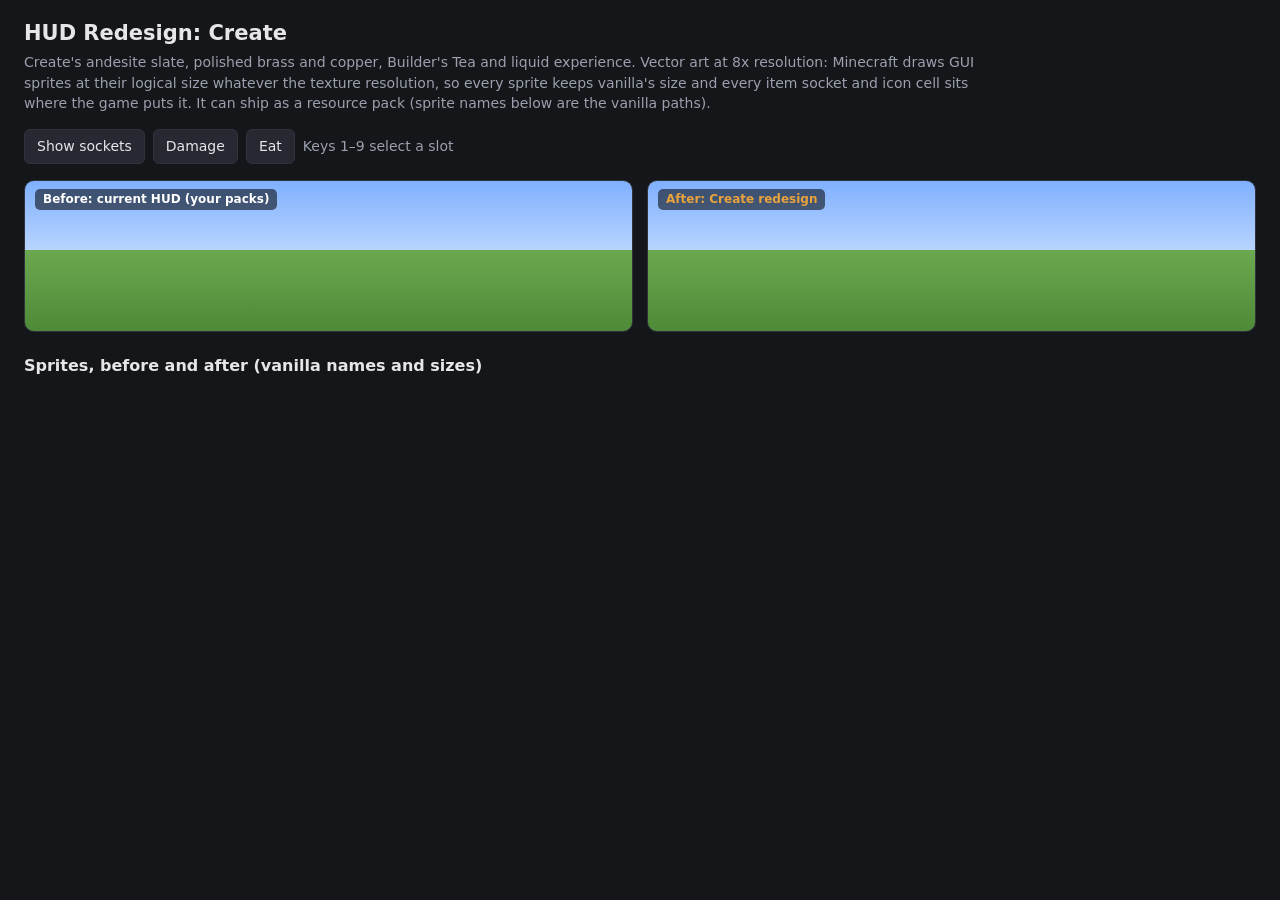
==== site/redesign/index.html @ 7c252b91 "Almanac of the pack's GUI textures and a Create-themed HUD redesign (WIP) - tools/extract.py: GUI te" ====
<!doctype html>
<html lang="en">
<head>
<meta charset="utf-8">
<meta name="viewport" content="width=device-width, initial-scale=1">
<title>HUD Redesign</title>
<style>
  :root { --bg: #15161a; --panel: #1d1f25; --raised: #262932; --text: #e6e6ea; --muted: #9aa0ad;
          --accent: #e8a33d; --border: #30333d; --seam: rgba(255, 255, 255, 0.14); }
  * { box-sizing: border-box; }
  body { margin: 0; background: var(--bg); color: var(--text); font: 14px/1.45 system-ui, sans-serif; }
  header { padding: 18px 24px 6px; }
  header h1 { margin: 0; font-size: 21px; }
  header p { margin: 4px 0 0; color: var(--muted); max-width: 980px; }
  .bar { display: flex; flex-wrap: wrap; gap: 8px; padding: 10px 24px; }
  .bar button { padding: 6px 12px; border-radius: 6px; border: 1px solid var(--border); background: var(--raised);
                color: var(--text); font: inherit; cursor: pointer; }
  .bar button[aria-pressed="true"] { border-color: var(--accent); color: var(--accent); }
  .compare { display: grid; grid-template-columns: repeat(auto-fit, minmax(min(100%, 560px), 1fr)); gap: 14px; margin: 6px 24px; }
  .scene { border: 1px solid var(--border); border-radius: 10px; overflow: hidden; position: relative;
           background: linear-gradient(#7fb0ff 0%, #b8d4ff 46%, #6aa84f 46.2%, #4f8a37 100%); }
  .scene .label { position: absolute; top: 8px; left: 10px; padding: 2px 8px; border-radius: 5px; font-size: 12px;
                  font-weight: 600; background: rgba(0, 0, 0, 0.55); color: #fff; }
  .scene .label.after { color: var(--accent); }
  .scene canvas { display: block; margin: 0 auto; max-width: 100%; }
  #before { image-rendering: pixelated; }
  .pair { display: flex; gap: 10px; align-items: flex-end; }
  .pair small { display: block; font-size: 11px; color: var(--muted); margin-top: 3px; text-align: center; }
  h2 { font-size: 16px; margin: 22px 24px 10px; }
  #sheet { display: flex; flex-wrap: wrap; gap: 12px; padding: 0 24px 40px; }
  .sprite { background: var(--panel); border: 1px solid var(--border); border-radius: 8px; padding: 10px; }
  .sprite .stage { line-height: 0; background: repeating-conic-gradient(#202228 0 25%, #1a1b20 0 50%) 0 0 / 16px 16px; display: inline-block; }
  .sprite .pair > div:first-child canvas { image-rendering: pixelated; }
  .sprite .meta { font-size: 12px; color: var(--muted); margin-top: 6px; }
  .sprite .meta b { color: var(--text); }
  .sprite a { color: var(--accent); }
</style>
</head>
<body>
<header>
  <h1>HUD Redesign: Create</h1>
  <p>Create's andesite slate, polished brass and copper, Builder's Tea and liquid experience.
     Vector art at 8x resolution: Minecraft draws GUI sprites at their logical size whatever the texture
     resolution, so every sprite keeps vanilla's size and every item socket and icon cell sits where the
     game puts it. It can ship as a resource pack (sprite names below are the vanilla paths).</p>
</header>
<div class="bar">
  <button id="sockets" aria-pressed="false">Show sockets</button>
  <button id="hurt">Damage</button>
  <button id="eat">Eat</button>
  <span style="color:var(--muted);align-self:center">Keys 1–9 select a slot</span>
</div>
<div class="compare">
  <div class="scene" id="beforeScene"><span class="label">Before: current HUD (your packs)</span><canvas id="before"></canvas></div>
  <div class="scene" id="afterScene"><span class="label after">After: Create redesign</span><canvas id="after"></canvas></div>
</div>
<h2>Sprites, before and after (vanilla names and sizes)</h2>
<div id="sheet"></div>
<script>
// Sprites are vector art at R x vanilla resolution in Create's palette (hires()); "Before" uses the
// almanac's extracted sprites (../manifest.json) as they look with the current packs.
const SEAM = getComputedStyle(document.documentElement).getPropertyValue('--seam').trim();
const load = src => new Promise(r => { const i = new Image(); i.onload = () => r(i); i.onerror = () => r(null); i.src = src; });

function make(w, h) {
  const c = document.createElement('canvas');
  c.width = w; c.height = h;
  const g = c.getContext('2d');
  g.imageSmoothingEnabled = false;
  return [c, g];
}
// ---- Sprites: vector art at R x the vanilla size (Minecraft draws GUI sprites at their logical
// size whatever the texture resolution, so the detail survives). Coordinates below are logical. ----
const R = 8;

/** A canvas for a sprite of logical size w x h, drawn at R x; g works in logical units. */
function hires(w, h) {
  const c = document.createElement('canvas');
  c.width = w * R; c.height = h * R;
  c.lw = w; c.lh = h;
  const g = c.getContext('2d');
  g.scale(R, R);
  g.lineJoin = 'round'; g.lineCap = 'round';
  return [c, g];
}
function rrect(g, x, y, w, h, r) {
  g.beginPath();
  g.roundRect(x, y, w, h, r);
}
/** Polished brass: light top edge, warm body, dark lower band, a reflected glint. */
function brass(g, x0, y0, x1, y1) {
  const gr = g.createLinearGradient(x0, y0, x1, y1);
  gr.addColorStop(0, '#fff4c2'); gr.addColorStop(0.18, '#f3c766'); gr.addColorStop(0.5, '#d29a3a');
  gr.addColorStop(0.78, '#8d5d1d'); gr.addColorStop(1, '#e4b45a');
  return gr;
}
function copperGrad(g, x0, y0, x1, y1) {
  const gr = g.createLinearGradient(x0, y0, x1, y1);
  gr.addColorStop(0, '#ffc2a4'); gr.addColorStop(0.3, '#e88a62'); gr.addColorStop(0.75, '#a64f33'); gr.addColorStop(1, '#d87a55');
  return gr;
}
/** Andesite slate: cool grey stone with a soft top light. */
function slate(g, y0, y1) {
  const gr = g.createLinearGradient(0, y0, 0, y1);
  gr.addColorStop(0, '#8b877c'); gr.addColorStop(0.45, '#625e56'); gr.addColorStop(1, '#3e3b35');
  return gr;
}
function bolt(g, x, y, r) {
  const gr = g.createRadialGradient(x - r * 0.35, y - r * 0.35, r * 0.1, x, y, r);
  gr.addColorStop(0, '#fff6cf'); gr.addColorStop(0.5, '#d6a24a'); gr.addColorStop(1, '#6e4614');
  g.fillStyle = gr; g.beginPath(); g.arc(x, y, r, 0, Math.PI * 2); g.fill();
}
/** A cogwheel outline path: teeth around a rim (trapezoid teeth). */
function cogPath(g, cx, cy, rOut, rIn, teeth) {
  g.beginPath();
  for (let i = 0; i < teeth; i++) {
    const a = (i / teeth) * Math.PI * 2, step = Math.PI * 2 / teeth;
    const pts = [[rIn, a - step * 0.5], [rIn, a - step * 0.22], [rOut, a - step * 0.14], [rOut, a + step * 0.14], [rIn, a + step * 0.22]];
    pts.forEach(([r, t], k) => { const x = cx + Math.cos(t) * r, y = cy + Math.sin(t) * r; (i === 0 && k === 0) ? g.moveTo(x, y) : g.lineTo(x, y); });
  }
  g.closePath();
}
/** A socket: brass ring around a recessed dark well (item area 16 x 16 at x+1, y+1). */
function socket(g, x, y) {
  rrect(g, x - 0.2, y - 0.2, 18.4, 18.4, 3); g.fillStyle = brass(g, x, y, x + 6, y + 18); g.fill();
  rrect(g, x + 1, y + 1, 16, 16, 2.2);
  const well = g.createLinearGradient(0, y + 1, 0, y + 17);
  well.addColorStop(0, '#15120f'); well.addColorStop(0.35, '#26211c'); well.addColorStop(1, '#3a332b');
  g.fillStyle = well; g.fill();
  g.save(); g.clip();
  g.strokeStyle = 'rgba(0,0,0,0.55)'; g.lineWidth = 1.2; rrect(g, x + 0.6, y + 0.6, 16.8, 16.8, 2.4); g.stroke();
  g.restore();
  g.strokeStyle = 'rgba(255,240,190,0.5)'; g.lineWidth = 0.25; rrect(g, x + 0.1, y + 0.1, 17.8, 17.8, 2.9); g.stroke();
}

/** hud/hotbar 182x22: a slate andesite rail with brass trim, nine brass sockets, bolts between. */
function hotbar() {
  const [c, g] = hires(182, 22);
  g.shadowColor = 'rgba(0,0,0,0.45)'; g.shadowBlur = 1.5; g.shadowOffsetY = 0.5;
  rrect(g, 0.5, 0.5, 181, 21, 4); g.fillStyle = slate(g, 0, 22); g.fill();
  g.shadowColor = 'transparent';
  // Brass trim along the top and bottom edges.
  g.lineWidth = 0.9; g.strokeStyle = brass(g, 0, 0, 0, 22); rrect(g, 0.7, 0.7, 180.6, 20.6, 3.8); g.stroke();
  // Fine machined grooves in the stone.
  g.strokeStyle = 'rgba(255,255,255,0.05)'; g.lineWidth = 0.15;
  for (let y = 3; y < 20; y += 1.5) { g.beginPath(); g.moveTo(2, y); g.lineTo(180, y); g.stroke(); }
  for (let i = 0; i < 9; i++) {
    socket(g, 2 + i * 20, 2);
    if (i < 8) { bolt(g, 21 + i * 20, 5, 0.8); bolt(g, 21 + i * 20, 17, 0.8); }
  }
  return c;
}

/** hud/hotbar_selection 24x23: an orange value-box glow around the socket, brass corner brackets. */
function selection() {
  const [c, g] = hires(24, 23);
  g.save();
  g.shadowColor = 'rgba(255,170,60,0.95)'; g.shadowBlur = 2.2;
  g.strokeStyle = '#ffb24a'; g.lineWidth = 1.1; rrect(g, 1.3, 1.3, 21.4, 20.4, 3.2); g.stroke();
  g.restore();
  g.strokeStyle = 'rgba(255,240,200,0.9)'; g.lineWidth = 0.3; rrect(g, 1.3, 1.3, 21.4, 20.4, 3.2); g.stroke();
  g.lineWidth = 1.1; g.strokeStyle = brass(g, 0, 0, 24, 23);
  for (const [x, y, dx, dy] of [[0.8, 0.8, 1, 1], [23.2, 0.8, -1, 1], [0.8, 22.2, 1, -1], [23.2, 22.2, -1, -1]]) {
    g.beginPath(); g.moveTo(x, y + dy * 4.5); g.lineTo(x, y); g.lineTo(x + dx * 4.5, y); g.stroke();
  }
  // A small cog crowning the slot.
  cogPath(g, 12, 1.6, 2.1, 1.5, 8); g.fillStyle = brass(g, 10, 0, 14, 4); g.fill();
  g.fillStyle = '#5a3a12'; g.beginPath(); g.arc(12, 1.6, 0.55, 0, Math.PI * 2); g.fill();
  return c;
}

/** hud/hotbar_offhand_left 29x24: a copper bracket holding a brass socket, a shaft into the bar. */
function offhand() {
  const [c, g] = hires(29, 24);
  const sh = g.createLinearGradient(0, 9, 0, 15);
  sh.addColorStop(0, '#c9c4b8'); sh.addColorStop(0.5, '#77736a'); sh.addColorStop(1, '#45423c');
  g.fillStyle = sh; rrect(g, 21, 9.5, 8, 5, 1); g.fill();
  g.shadowColor = 'rgba(0,0,0,0.45)'; g.shadowBlur = 1.5; g.shadowOffsetY = 0.5;
  rrect(g, 0.5, 1.5, 22, 21, 4); g.fillStyle = copperGrad(g, 0, 1, 0, 23); g.fill();
  g.shadowColor = 'transparent';
  socket(g, 2, 3);
  for (const [x, y] of [[1.9, 2.9], [20.6, 2.9], [1.9, 21.1], [20.6, 21.1]]) bolt(g, x, y, 0.6);
  return c;
}

/** hud/experience_bar_background 182x5: a brass pipe with a long glass window, couplings. */
function xpBack() {
  const [c, g] = hires(182, 5);
  rrect(g, 0.2, 0.2, 181.6, 4.6, 2.3); g.fillStyle = brass(g, 0, 0, 0, 5); g.fill();
  rrect(g, 2.2, 1.1, 177.6, 2.8, 1.4);
  const gl = g.createLinearGradient(0, 1, 0, 4);
  gl.addColorStop(0, '#0e1a12'); gl.addColorStop(1, '#22352a');
  g.fillStyle = gl; g.fill();
  couplings(g);
  return c;
}
function couplings(g) {
  for (let x = 30; x < 182; x += 30) {
    rrect(g, x - 0.7, 0.2, 1.4, 4.6, 0.5); g.fillStyle = brass(g, x - 1, 0, x + 1, 5); g.fill();
  }
}
/** hud/experience_bar_progress 182x5: glowing liquid experience behind the glass, with bubbles. */
function xpFill() {
  const [c, g] = hires(182, 5);
  rrect(g, 2.2, 1.1, 177.6, 2.8, 1.4); g.save(); g.clip();
  const lq = g.createLinearGradient(0, 1, 0, 4);
  lq.addColorStop(0, '#e9ff9c'); lq.addColorStop(0.45, '#8ee64a'); lq.addColorStop(1, '#3c9b2b');
  g.fillStyle = lq; g.fillRect(2, 1, 178, 3);
  g.fillStyle = 'rgba(255,255,255,0.55)';
  for (let x = 6; x < 180; x += 7.3) { g.beginPath(); g.arc(x, 2.2 + Math.sin(x) * 0.6, 0.35 + (x % 3) * 0.08, 0, Math.PI * 2); g.fill(); }
  g.fillStyle = 'rgba(255,255,255,0.35)'; g.fillRect(2, 1.2, 178, 0.5);
  g.restore();
  couplings(g);
  return c;
}

/** A heart path within a 9 x 9 cell. */
function heartPath(g) {
  g.beginPath();
  g.moveTo(4.5, 8.1);
  g.bezierCurveTo(1.2, 5.9, 0.4, 4.1, 0.6, 2.9);
  g.bezierCurveTo(0.8, 1.1, 3.4, 0.4, 4.5, 2.4);
  g.bezierCurveTo(5.6, 0.4, 8.2, 1.1, 8.4, 2.9);
  g.bezierCurveTo(8.6, 4.1, 7.8, 5.9, 4.5, 8.1);
  g.closePath();
}
/** hud/heart/container 9x9: an empty heart vial: smoked glass, a thin brass rim. */
function heartContainer() {
  const [c, g] = hires(9, 9);
  heartPath(g); g.fillStyle = 'rgba(20,14,14,0.55)'; g.fill();
  g.lineWidth = 0.55; g.strokeStyle = brass(g, 0, 0, 9, 9); g.stroke();
  glint(g);
  return c;
}
function glint(g) {
  g.fillStyle = 'rgba(255,255,255,0.7)';
  g.beginPath(); g.ellipse(2.6, 2.7, 0.9, 0.45, -0.6, 0, Math.PI * 2); g.fill();
}
/** hud/heart/full and half 9x9: red fluid filling the vial (half: the left side). */
function heart(half) {
  const [c, g] = hires(9, 9);
  g.save();
  if (half) { g.beginPath(); g.rect(0, 0, 4.5, 9); g.clip(); }
  heartPath(g);
  const fl = g.createLinearGradient(0, 1, 0, 8.5);
  fl.addColorStop(0, '#ff7b7b'); fl.addColorStop(0.5, '#e3232f'); fl.addColorStop(1, '#8e0f18');
  g.fillStyle = fl; g.fill();
  g.restore();
  heartPath(g); g.lineWidth = 0.55; g.strokeStyle = brass(g, 0, 0, 9, 9); g.stroke();
  glint(g);
  return c;
}

/** A mug of Builder's Tea, 9 x 9: body, handle, liquid level (0..1), steam for a full mug. */
function mug(level, steam) {
  const [c, g] = hires(9, 9);
  // Handle.
  g.lineWidth = 0.75; g.strokeStyle = brass(g, 6, 3, 9, 7);
  g.beginPath(); g.arc(6.7, 5, 1.45, -Math.PI / 2, Math.PI / 2); g.stroke();
  // Body.
  rrect(g, 1.1, 2.4, 5.8, 5.8, 1); g.fillStyle = level < 0 ? 'rgba(40,28,14,0.55)' : brass(g, 1, 2, 7, 8); g.fill();
  if (level >= 0) {
    rrect(g, 1.7, 3, 4.6, 4.7, 0.6); g.fillStyle = '#2a1a0d'; g.fill();
    if (level > 0) {
      const top = 3 + 4.7 * (1 - level);
      g.save(); rrect(g, 1.7, 3, 4.6, 4.7, 0.6); g.clip();
      const tea = g.createLinearGradient(0, top, 0, 7.7);
      tea.addColorStop(0, '#d48a45'); tea.addColorStop(0.25, '#9c5424'); tea.addColorStop(1, '#5c2e12');
      g.fillStyle = tea; g.fillRect(1.7, top, 4.6, 7.7 - top);
      g.fillStyle = 'rgba(255,220,170,0.6)'; g.fillRect(1.7, top, 4.6, 0.3);
      g.restore();
    }
  } else {
    g.lineWidth = 0.4; g.strokeStyle = 'rgba(200,160,90,0.6)'; rrect(g, 1.1, 2.4, 5.8, 5.8, 1); g.stroke();
  }
  if (steam) {
    g.strokeStyle = 'rgba(255,255,255,0.8)'; g.lineWidth = 0.45;
    for (const x of [3, 5]) { g.beginPath(); g.moveTo(x, 2); g.bezierCurveTo(x - 0.8, 1.3, x + 0.8, 0.8, x, 0.1); g.stroke(); }
  }
  return c;
}

/** hud/armor_full, armor_half, armor_empty 9x9: brass cogwheels (half: left half, empty: shadow). */
function armor(kind) {
  const [c, g] = hires(9, 9);
  const draw = (fill) => { cogPath(g, 4.5, 4.5, 4.3, 3.2, 10); g.fillStyle = fill; g.fill('evenodd'); };
  draw('rgba(40,30,20,0.55)');
  if (kind !== 'empty') {
    g.save();
    if (kind === 'half') { g.beginPath(); g.rect(0, 0, 4.5, 9); g.clip(); }
    draw(brass(g, 1, 0, 8, 9));
    g.fillStyle = 'rgba(255,250,220,0.35)'; g.beginPath(); g.arc(4.5, 4.5, 2.4, Math.PI, Math.PI * 1.6); g.lineTo(4.5, 4.5); g.fill();
    g.restore();
  }
  g.fillStyle = kind === 'empty' ? 'rgba(20,14,10,0.6)' : '#4b300e';
  g.beginPath(); g.arc(4.5, 4.5, 1.25, 0, Math.PI * 2); g.fill();
  g.fillStyle = kind === 'empty' ? 'rgba(90,70,50,0.6)' : '#f3d27a';
  g.beginPath(); g.arc(4.5, 4.5, 0.55, 0, Math.PI * 2); g.fill();
  return c;
}

/** hud/air 9x9: a copper pressure gauge (cream face, ticks, red needle); bursting: a steam puff. */
function air(burst) {
  const [c, g] = hires(9, 9);
  if (burst) {
    for (const [x, y, r, a] of [[3.4, 5.2, 2.2, 0.85], [5.6, 4.2, 2, 0.75], [4.6, 2.8, 1.5, 0.6], [6.8, 6, 1.3, 0.5]]) {
      const gr = g.createRadialGradient(x - r * 0.3, y - r * 0.3, 0, x, y, r);
      gr.addColorStop(0, `rgba(255,255,255,${a})`); gr.addColorStop(1, 'rgba(220,225,230,0)');
      g.fillStyle = gr; g.beginPath(); g.arc(x, y, r, 0, Math.PI * 2); g.fill();
    }
    return c;
  }
  g.fillStyle = copperGrad(g, 0, 0, 9, 9); g.beginPath(); g.arc(4.5, 4.5, 4.2, 0, Math.PI * 2); g.fill();
  const face = g.createRadialGradient(4, 3.8, 0.3, 4.5, 4.5, 3.4);
  face.addColorStop(0, '#fffaf0'); face.addColorStop(1, '#e2d4b6');
  g.fillStyle = face; g.beginPath(); g.arc(4.5, 4.5, 3.3, 0, Math.PI * 2); g.fill();
  g.strokeStyle = '#6b5a45'; g.lineWidth = 0.25;
  for (let i = 0; i <= 6; i++) {
    const t = Math.PI * 0.8 + (i / 6) * Math.PI * 1.4;
    g.beginPath(); g.moveTo(4.5 + Math.cos(t) * 2.4, 4.5 + Math.sin(t) * 2.4); g.lineTo(4.5 + Math.cos(t) * 3, 4.5 + Math.sin(t) * 3); g.stroke();
  }
  g.strokeStyle = '#c4302b'; g.lineWidth = 0.45;
  g.beginPath(); g.moveTo(4.5, 4.5); g.lineTo(4.5 + Math.cos(-0.7) * 2.6, 4.5 + Math.sin(-0.7) * 2.6); g.stroke();
  g.fillStyle = '#3a2a1a'; g.beginPath(); g.arc(4.5, 4.5, 0.6, 0, Math.PI * 2); g.fill();
  g.fillStyle = 'rgba(255,255,255,0.45)'; g.beginPath(); g.ellipse(3.3, 3, 1.2, 0.6, -0.6, 0, Math.PI * 2); g.fill();
  return c;
}

// ---- Assembly -----------------------------------------------------------------------------------

let state = { slot: 2, health: 15, food: 17, armor: 12, air: 7, xp: 0.6 };
let showSockets = false, mine = {}, current = {};

/** Places the HUD the way the game does (Gui.java 1.21), around center x, bottom y. */
function compose(s, scale) {
  const W = 260, H = 64, cx = 4 + 29 + 91 + 30, bottom = H - 3;
  const [c, g] = make(W * scale, H * scale);
  const sockets = [];
  const put = (img, x, y, sw) => {
    if (!img) return;
    const lw = img.lw ?? img.width, lh = img.lh ?? img.height, k = img.width / lw;
    const w = sw ?? lw;
    g.imageSmoothingEnabled = !!img.lw; // vector sprites smooth, pixel sprites crisp
    g.imageSmoothingQuality = 'high';
    g.drawImage(img, 0, 0, w * k, img.height, x * scale, y * scale, w * scale, lh * scale);
  };
  put(s.offhand, cx - 91 - 29, bottom - 23);
  put(s.hotbar, cx - 91, bottom - 22);
  put(s.selection, cx - 91 - 1 + state.slot * 20, bottom - 22 - 1);
  put(s.xpBack, cx - 91, bottom - 29);
  put(s.xpFill, cx - 91, bottom - 29, 182 * state.xp);
  for (let i = 0; i < 9; i++) sockets.push([cx - 91 + 3 + i * 20, bottom - 19, 16, 16]);
  sockets.push([cx - 91 - 26, bottom - 19, 16, 16]);
  for (let i = 0; i < 10; i++) {
    const hx = cx - 91 + i * 8, hy = bottom - 39, fx = cx + 91 - i * 8 - 9, ay = hy - 10;
    put(s.heartContainer, hx, hy);
    if (state.health >= (i + 1) * 2) put(s.heartFull, hx, hy); else if (state.health === i * 2 + 1) put(s.heartHalf, hx, hy);
    put(state.armor >= (i + 1) * 2 ? s.armorFull : state.armor === i * 2 + 1 ? s.armorHalf : s.armorEmpty, hx, ay);
    put(s.foodEmpty, fx, hy);
    if (state.food >= (i + 1) * 2) put(s.foodFull, fx, hy); else if (state.food === i * 2 + 1) put(s.foodHalf, fx, hy);
    if (i < state.air) put(s.air, fx, ay); else if (i === state.air) put(s.airBurst, fx, ay);
    sockets.push([hx, hy, 9, 9], [hx, ay, 9, 9], [fx, hy, 9, 9], [fx, ay, 9, 9]);
  }
  if (showSockets) {
    g.save();
    g.strokeStyle = 'rgba(255,255,255,0.55)'; g.setLineDash([3, 3]); g.lineWidth = 1;
    for (const [x, y, w, h] of sockets) g.strokeRect(x * scale + 0.5, y * scale + 0.5, w * scale - 1, h * scale - 1);
    g.restore();
  }
  return c;
}

function render() {
  const scale = Math.max(2, Math.min(5, Math.floor((document.getElementById('afterScene').clientWidth - 20) / 260)));
  for (const [id, set] of [['before', current], ['after', mine]]) {
    const c = compose(set, scale);
    c.id = id;
    document.getElementById(id).replaceWith(c);
  }
}

function sheet() {
  const list = [
    ['hud/hotbar', 'hotbar'], ['hud/hotbar_selection', 'selection'], ['hud/hotbar_offhand_left', 'offhand'],
    ['hud/experience_bar_background', 'xpBack'], ['hud/experience_bar_progress', 'xpFill'],
    ['hud/heart/container', 'heartContainer'], ['hud/heart/full', 'heartFull'], ['hud/heart/half', 'heartHalf'],
    ['hud/food_empty', 'foodEmpty'], ['hud/food_full', 'foodFull'], ['hud/food_half', 'foodHalf'],
    ['hud/armor_full', 'armorFull'], ['hud/armor_half', 'armorHalf'], ['hud/armor_empty', 'armorEmpty'],
    ['hud/air', 'air'], ['hud/air_bursting', 'airBurst'],
  ];
  const el = document.getElementById('sheet');
  const big = (img, scale) => {
    const wrap = document.createElement('div');
    const stage = document.createElement('div');
    stage.className = 'stage';
    if (img) {
      const lw = img.lw ?? img.width, lh = img.lh ?? img.height;
      const [c, g] = make(lw * scale, lh * scale);
      g.imageSmoothingEnabled = !!img.lw; g.imageSmoothingQuality = 'high';
      g.drawImage(img, 0, 0, c.width, c.height);
      stage.appendChild(c);
    }
    wrap.appendChild(stage);
    return wrap;
  };
  for (const [name, key] of list) {
    const after = mine[key], before = current[key];
    const scale = Math.max(2, Math.min(8, Math.floor(160 / Math.max(after.lw, after.lh))));
    const box = document.createElement('div');
    box.className = 'sprite';
    const pair = document.createElement('div');
    pair.className = 'pair';
    const b = big(before, scale), a = big(after, scale);
    b.insertAdjacentHTML('beforeend', '<small>before</small>');
    a.insertAdjacentHTML('beforeend', '<small>after</small>');
    pair.append(b, a);
    box.appendChild(pair);
    box.insertAdjacentHTML('beforeend', `<div class="meta"><b>${name}</b> ${after.lw}x${after.lh} (texture ${after.width}x${after.height}) ·
      <a download="${name.split('/').pop()}.png" href="${after.toDataURL()}">PNG</a></div>`);
    el.appendChild(box);
  }
}

(async () => {
  mine = {
    hotbar: hotbar(), selection: selection(), offhand: offhand(), xpBack: xpBack(), xpFill: xpFill(),
    heartContainer: heartContainer(), heartFull: heart(false), heartHalf: heart(true),
    foodEmpty: mug(-1, false), foodFull: mug(1, true), foodHalf: mug(0.5, false),
    armorFull: armor('full'), armorHalf: armor('half'), armorEmpty: armor('empty'), air: air(false), airBurst: air(true),
  };
  // The HUD as it looks now (the almanac's extracted sprites, packs applied), for comparison.
  const manifest = await fetch('../manifest.json').then(r => r.json());
  const tex = async p => { const e = manifest.find(m => m.ns === 'minecraft' && m.path === 'sprites/hud/' + p); return e ? load('../tex/' + e.file) : null; };
  const pairs = { hotbar: 'hotbar', selection: 'hotbar_selection', offhand: 'hotbar_offhand_left', xpBack: 'experience_bar_background',
    xpFill: 'experience_bar_progress', heartContainer: 'heart/container', heartFull: 'heart/full', heartHalf: 'heart/half',
    foodEmpty: 'food_empty', foodFull: 'food_full', foodHalf: 'food_half', armorFull: 'armor_full', armorHalf: 'armor_half',
    armorEmpty: 'armor_empty', air: 'air', airBurst: 'air_bursting' };
  for (const [k, p] of Object.entries(pairs)) current[k] = await tex(p);
  render();
  sheet();
})();

const toggle = (id, fn) => document.getElementById(id).addEventListener('click', e => {
  const on = e.currentTarget.getAttribute('aria-pressed') !== 'true';
  e.currentTarget.setAttribute('aria-pressed', String(on));
  fn(on); render();
});
toggle('sockets', on => { showSockets = on; });
document.getElementById('hurt').onclick = () => { state.health = state.health > 1 ? state.health - 3 : 20; state.armor = Math.max(0, state.armor - 1); state.air = (state.air + 9) % 11; render(); };
document.getElementById('eat').onclick = () => { state.food = state.food < 20 ? Math.min(20, state.food + 3) : 5; state.xp = (state.xp + 0.15) % 1; render(); };
addEventListener('keydown', e => { if (e.key >= '1' && e.key <= '9') { state.slot = +e.key - 1; render(); } });
addEventListener('resize', render);
</script>
</body>
</html>
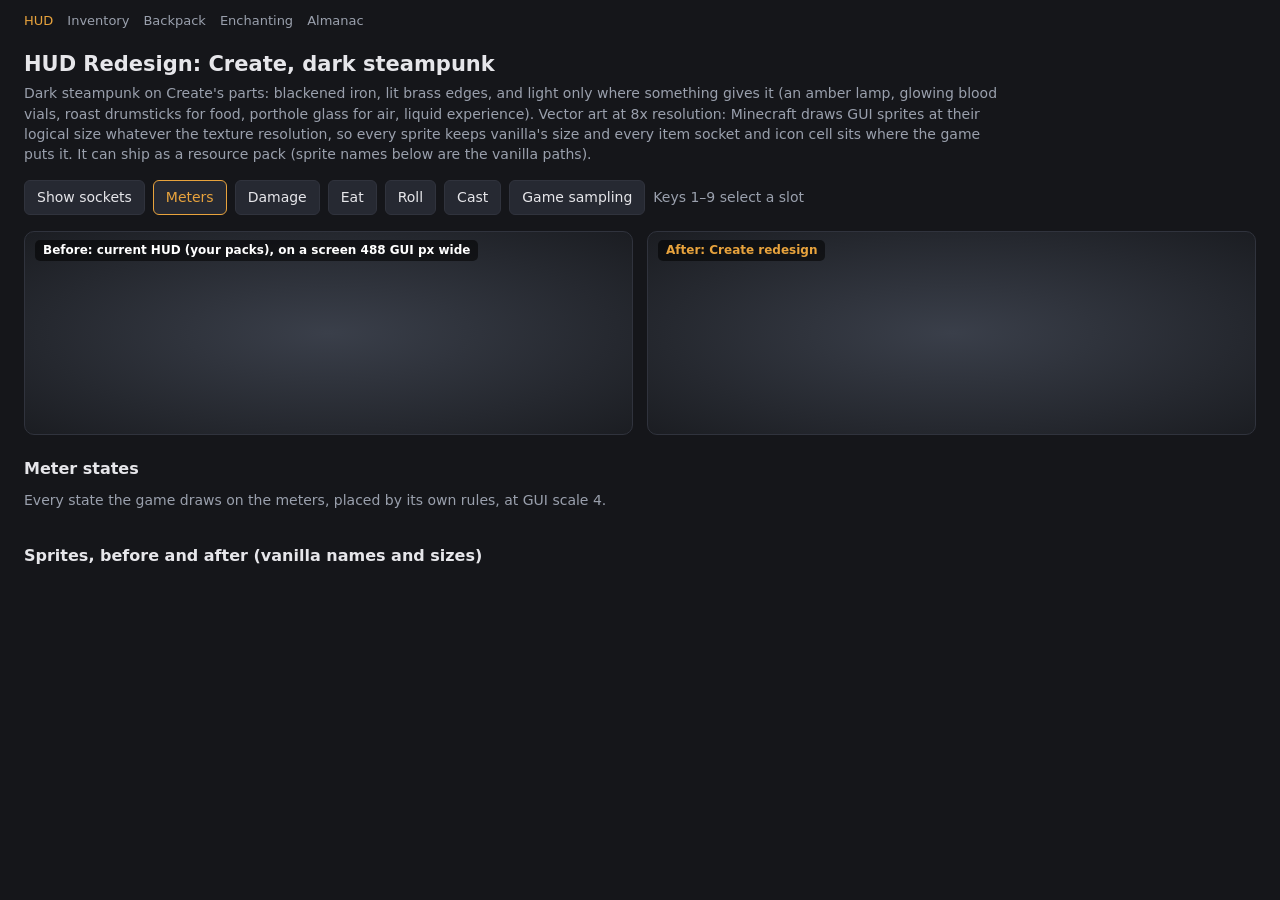
==== commit a8fc895d: "HUD meters, mod HUD (dodge roll, Iron's and Ars mana) and the Create-HUD pack builder - Health and f" ====
--- a/site/redesign/index.html
+++ b/site/redesign/index.html
@@ -4,60 +4,47 @@
 <meta charset="utf-8">
 <meta name="viewport" content="width=device-width, initial-scale=1">
 <title>HUD Redesign</title>
-<style>
-  :root { --bg: #15161a; --panel: #1d1f25; --raised: #262932; --text: #e6e6ea; --muted: #9aa0ad;
-          --accent: #e8a33d; --border: #30333d; --seam: rgba(255, 255, 255, 0.14); }
-  * { box-sizing: border-box; }
-  body { margin: 0; background: var(--bg); color: var(--text); font: 14px/1.45 system-ui, sans-serif; }
-  header { padding: 18px 24px 6px; }
-  header h1 { margin: 0; font-size: 21px; }
-  header p { margin: 4px 0 0; color: var(--muted); max-width: 980px; }
-  .bar { display: flex; flex-wrap: wrap; gap: 8px; padding: 10px 24px; }
-  .bar button { padding: 6px 12px; border-radius: 6px; border: 1px solid var(--border); background: var(--raised);
-                color: var(--text); font: inherit; cursor: pointer; }
-  .bar button[aria-pressed="true"] { border-color: var(--accent); color: var(--accent); }
-  .compare { display: grid; grid-template-columns: repeat(auto-fit, minmax(min(100%, 560px), 1fr)); gap: 14px; margin: 6px 24px; }
-  .scene { border: 1px solid var(--border); border-radius: 10px; overflow: hidden; position: relative;
-           background: linear-gradient(#7fb0ff 0%, #b8d4ff 46%, #6aa84f 46.2%, #4f8a37 100%); }
-  .scene .label { position: absolute; top: 8px; left: 10px; padding: 2px 8px; border-radius: 5px; font-size: 12px;
-                  font-weight: 600; background: rgba(0, 0, 0, 0.55); color: #fff; }
-  .scene .label.after { color: var(--accent); }
-  .scene canvas { display: block; margin: 0 auto; max-width: 100%; }
-  #before { image-rendering: pixelated; }
-  .pair { display: flex; gap: 10px; align-items: flex-end; }
-  .pair small { display: block; font-size: 11px; color: var(--muted); margin-top: 3px; text-align: center; }
-  h2 { font-size: 16px; margin: 22px 24px 10px; }
-  #sheet { display: flex; flex-wrap: wrap; gap: 12px; padding: 0 24px 40px; }
-  .sprite { background: var(--panel); border: 1px solid var(--border); border-radius: 8px; padding: 10px; }
-  .sprite .stage { line-height: 0; background: repeating-conic-gradient(#202228 0 25%, #1a1b20 0 50%) 0 0 / 16px 16px; display: inline-block; }
-  .sprite .pair > div:first-child canvas { image-rendering: pixelated; }
-  .sprite .meta { font-size: 12px; color: var(--muted); margin-top: 6px; }
-  .sprite .meta b { color: var(--text); }
-  .sprite a { color: var(--accent); }
-</style>
+<link rel="stylesheet" href="page.css">
 </head>
 <body>
+<nav><a href="./" aria-current="page">HUD</a><a href="inventory.html">Inventory</a><a href="backpack.html">Backpack</a><a href="enchanting.html">Enchanting</a><a href="../">Almanac</a></nav>
 <header>
-  <h1>HUD Redesign: Create</h1>
-  <p>Create's andesite slate, polished brass and copper, Builder's Tea and liquid experience.
+  <h1>HUD Redesign: Create, dark steampunk</h1>
+  <p>Dark steampunk on Create's parts: blackened iron, lit brass edges, and light only where something gives
+     it (an amber lamp, glowing blood vials, roast drumsticks for food, porthole glass for air, liquid experience).
      Vector art at 8x resolution: Minecraft draws GUI sprites at their logical size whatever the texture
      resolution, so every sprite keeps vanilla's size and every item socket and icon cell sits where the
      game puts it. It can ship as a resource pack (sprite names below are the vanilla paths).</p>
 </header>
 <div class="bar">
   <button id="sockets" aria-pressed="false">Show sockets</button>
+  <button id="meters" aria-pressed="true" title="Health, food and air as pipe meters (else the icon rows)">Meters</button>
   <button id="hurt">Damage</button>
   <button id="eat">Eat</button>
+  <button id="roll" title="Step the dodge roll charges: 2, then recharging from 1 (red, orange, yellow, green), then none">Roll</button>
+  <button id="cast" title="Spend mana (Iron's and Ars Nouveau)">Cast</button>
+  <button id="nearest" aria-pressed="false" title="Minecraft samples GUI textures nearest-pixel: a high resolution texture at a low GUI scale drops texels">Game sampling</button>
   <span style="color:var(--muted);align-self:center">Keys 1–9 select a slot</span>
 </div>
 <div class="compare">
-  <div class="scene" id="beforeScene"><span class="label">Before: current HUD (your packs)</span><canvas id="before"></canvas></div>
-  <div class="scene" id="afterScene"><span class="label after">After: Create redesign</span><canvas id="after"></canvas></div>
+  <div class="scene screen" id="beforeScene"><span class="label">Before: current HUD (your packs), on a screen 488 GUI px wide</span><canvas id="before"></canvas></div>
+  <div class="scene screen" id="afterScene"><span class="label after">After: Create redesign</span><canvas id="after"></canvas></div>
 </div>
+<h2>Meter states</h2>
+<p style="color:var(--muted);max-width:70em;margin:0 24px 12px">Every state the game draws on the meters, placed by its own
+   rules, at GUI scale 4.</p>
+<div id="meterStates" style="display:flex;flex-wrap:wrap;gap:16px;margin:0 24px"></div>
 <h2>Sprites, before and after (vanilla names and sizes)</h2>
 <div id="sheet"></div>
+<script src="material.js"></script>
+<script src="sprites.js"></script>
+<script src="appleskin.js"></script>
+<script src="meters.js"></script>
+<script src="meter-states.js"></script>
+<script src="mcfont.js"></script>
+<script src="modhud.js"></script>
 <script>
-// Sprites are vector art at R x vanilla resolution in Create's palette (hires()); "Before" uses the
+// Sprites come from sprites.js (vector art at R x vanilla resolution); "Before" uses the
 // almanac's extracted sprites (../manifest.json) as they look with the current packs.
 const SEAM = getComputedStyle(document.documentElement).getPropertyValue('--seam').trim();
 const load = src => new Promise(r => { const i = new Image(); i.onload = () => r(i); i.onerror = () => r(null); i.src = src; });
@@ -69,281 +56,33 @@
   g.imageSmoothingEnabled = false;
   return [c, g];
 }
-// ---- Sprites: vector art at R x the vanilla size (Minecraft draws GUI sprites at their logical
-// size whatever the texture resolution, so the detail survives). Coordinates below are logical. ----
-const R = 8;
-
-/** A canvas for a sprite of logical size w x h, drawn at R x; g works in logical units. */
-function hires(w, h) {
-  const c = document.createElement('canvas');
-  c.width = w * R; c.height = h * R;
-  c.lw = w; c.lh = h;
-  const g = c.getContext('2d');
-  g.scale(R, R);
-  g.lineJoin = 'round'; g.lineCap = 'round';
-  return [c, g];
-}
-function rrect(g, x, y, w, h, r) {
-  g.beginPath();
-  g.roundRect(x, y, w, h, r);
-}
-/** Polished brass: light top edge, warm body, dark lower band, a reflected glint. */
-function brass(g, x0, y0, x1, y1) {
-  const gr = g.createLinearGradient(x0, y0, x1, y1);
-  gr.addColorStop(0, '#fff4c2'); gr.addColorStop(0.18, '#f3c766'); gr.addColorStop(0.5, '#d29a3a');
-  gr.addColorStop(0.78, '#8d5d1d'); gr.addColorStop(1, '#e4b45a');
-  return gr;
-}
-function copperGrad(g, x0, y0, x1, y1) {
-  const gr = g.createLinearGradient(x0, y0, x1, y1);
-  gr.addColorStop(0, '#ffc2a4'); gr.addColorStop(0.3, '#e88a62'); gr.addColorStop(0.75, '#a64f33'); gr.addColorStop(1, '#d87a55');
-  return gr;
-}
-/** Andesite slate: cool grey stone with a soft top light. */
-function slate(g, y0, y1) {
-  const gr = g.createLinearGradient(0, y0, 0, y1);
-  gr.addColorStop(0, '#8b877c'); gr.addColorStop(0.45, '#625e56'); gr.addColorStop(1, '#3e3b35');
-  return gr;
-}
-function bolt(g, x, y, r) {
-  const gr = g.createRadialGradient(x - r * 0.35, y - r * 0.35, r * 0.1, x, y, r);
-  gr.addColorStop(0, '#fff6cf'); gr.addColorStop(0.5, '#d6a24a'); gr.addColorStop(1, '#6e4614');
-  g.fillStyle = gr; g.beginPath(); g.arc(x, y, r, 0, Math.PI * 2); g.fill();
-}
-/** A cogwheel outline path: teeth around a rim (trapezoid teeth). */
-function cogPath(g, cx, cy, rOut, rIn, teeth) {
-  g.beginPath();
-  for (let i = 0; i < teeth; i++) {
-    const a = (i / teeth) * Math.PI * 2, step = Math.PI * 2 / teeth;
-    const pts = [[rIn, a - step * 0.5], [rIn, a - step * 0.22], [rOut, a - step * 0.14], [rOut, a + step * 0.14], [rIn, a + step * 0.22]];
-    pts.forEach(([r, t], k) => { const x = cx + Math.cos(t) * r, y = cy + Math.sin(t) * r; (i === 0 && k === 0) ? g.moveTo(x, y) : g.lineTo(x, y); });
-  }
-  g.closePath();
-}
-/** A socket: brass ring around a recessed dark well (item area 16 x 16 at x+1, y+1). */
-function socket(g, x, y) {
-  rrect(g, x - 0.2, y - 0.2, 18.4, 18.4, 3); g.fillStyle = brass(g, x, y, x + 6, y + 18); g.fill();
-  rrect(g, x + 1, y + 1, 16, 16, 2.2);
-  const well = g.createLinearGradient(0, y + 1, 0, y + 17);
-  well.addColorStop(0, '#15120f'); well.addColorStop(0.35, '#26211c'); well.addColorStop(1, '#3a332b');
-  g.fillStyle = well; g.fill();
-  g.save(); g.clip();
-  g.strokeStyle = 'rgba(0,0,0,0.55)'; g.lineWidth = 1.2; rrect(g, x + 0.6, y + 0.6, 16.8, 16.8, 2.4); g.stroke();
-  g.restore();
-  g.strokeStyle = 'rgba(255,240,190,0.5)'; g.lineWidth = 0.25; rrect(g, x + 0.1, y + 0.1, 17.8, 17.8, 2.9); g.stroke();
-}
-
-/** hud/hotbar 182x22: a slate andesite rail with brass trim, nine brass sockets, bolts between. */
-function hotbar() {
-  const [c, g] = hires(182, 22);
-  g.shadowColor = 'rgba(0,0,0,0.45)'; g.shadowBlur = 1.5; g.shadowOffsetY = 0.5;
-  rrect(g, 0.5, 0.5, 181, 21, 4); g.fillStyle = slate(g, 0, 22); g.fill();
-  g.shadowColor = 'transparent';
-  // Brass trim along the top and bottom edges.
-  g.lineWidth = 0.9; g.strokeStyle = brass(g, 0, 0, 0, 22); rrect(g, 0.7, 0.7, 180.6, 20.6, 3.8); g.stroke();
-  // Fine machined grooves in the stone.
-  g.strokeStyle = 'rgba(255,255,255,0.05)'; g.lineWidth = 0.15;
-  for (let y = 3; y < 20; y += 1.5) { g.beginPath(); g.moveTo(2, y); g.lineTo(180, y); g.stroke(); }
-  for (let i = 0; i < 9; i++) {
-    socket(g, 2 + i * 20, 2);
-    if (i < 8) { bolt(g, 21 + i * 20, 5, 0.8); bolt(g, 21 + i * 20, 17, 0.8); }
-  }
-  return c;
-}
-
-/** hud/hotbar_selection 24x23: an orange value-box glow around the socket, brass corner brackets. */
-function selection() {
-  const [c, g] = hires(24, 23);
-  g.save();
-  g.shadowColor = 'rgba(255,170,60,0.95)'; g.shadowBlur = 2.2;
-  g.strokeStyle = '#ffb24a'; g.lineWidth = 1.1; rrect(g, 1.3, 1.3, 21.4, 20.4, 3.2); g.stroke();
-  g.restore();
-  g.strokeStyle = 'rgba(255,240,200,0.9)'; g.lineWidth = 0.3; rrect(g, 1.3, 1.3, 21.4, 20.4, 3.2); g.stroke();
-  g.lineWidth = 1.1; g.strokeStyle = brass(g, 0, 0, 24, 23);
-  for (const [x, y, dx, dy] of [[0.8, 0.8, 1, 1], [23.2, 0.8, -1, 1], [0.8, 22.2, 1, -1], [23.2, 22.2, -1, -1]]) {
-    g.beginPath(); g.moveTo(x, y + dy * 4.5); g.lineTo(x, y); g.lineTo(x + dx * 4.5, y); g.stroke();
-  }
-  // A small cog crowning the slot.
-  cogPath(g, 12, 1.6, 2.1, 1.5, 8); g.fillStyle = brass(g, 10, 0, 14, 4); g.fill();
-  g.fillStyle = '#5a3a12'; g.beginPath(); g.arc(12, 1.6, 0.55, 0, Math.PI * 2); g.fill();
-  return c;
-}
-
-/** hud/hotbar_offhand_left 29x24: a copper bracket holding a brass socket, a shaft into the bar. */
-function offhand() {
-  const [c, g] = hires(29, 24);
-  const sh = g.createLinearGradient(0, 9, 0, 15);
-  sh.addColorStop(0, '#c9c4b8'); sh.addColorStop(0.5, '#77736a'); sh.addColorStop(1, '#45423c');
-  g.fillStyle = sh; rrect(g, 21, 9.5, 8, 5, 1); g.fill();
-  g.shadowColor = 'rgba(0,0,0,0.45)'; g.shadowBlur = 1.5; g.shadowOffsetY = 0.5;
-  rrect(g, 0.5, 1.5, 22, 21, 4); g.fillStyle = copperGrad(g, 0, 1, 0, 23); g.fill();
-  g.shadowColor = 'transparent';
-  socket(g, 2, 3);
-  for (const [x, y] of [[1.9, 2.9], [20.6, 2.9], [1.9, 21.1], [20.6, 21.1]]) bolt(g, x, y, 0.6);
-  return c;
-}
-
-/** hud/experience_bar_background 182x5: a brass pipe with a long glass window, couplings. */
-function xpBack() {
-  const [c, g] = hires(182, 5);
-  rrect(g, 0.2, 0.2, 181.6, 4.6, 2.3); g.fillStyle = brass(g, 0, 0, 0, 5); g.fill();
-  rrect(g, 2.2, 1.1, 177.6, 2.8, 1.4);
-  const gl = g.createLinearGradient(0, 1, 0, 4);
-  gl.addColorStop(0, '#0e1a12'); gl.addColorStop(1, '#22352a');
-  g.fillStyle = gl; g.fill();
-  couplings(g);
-  return c;
-}
-function couplings(g) {
-  for (let x = 30; x < 182; x += 30) {
-    rrect(g, x - 0.7, 0.2, 1.4, 4.6, 0.5); g.fillStyle = brass(g, x - 1, 0, x + 1, 5); g.fill();
-  }
-}
-/** hud/experience_bar_progress 182x5: glowing liquid experience behind the glass, with bubbles. */
-function xpFill() {
-  const [c, g] = hires(182, 5);
-  rrect(g, 2.2, 1.1, 177.6, 2.8, 1.4); g.save(); g.clip();
-  const lq = g.createLinearGradient(0, 1, 0, 4);
-  lq.addColorStop(0, '#e9ff9c'); lq.addColorStop(0.45, '#8ee64a'); lq.addColorStop(1, '#3c9b2b');
-  g.fillStyle = lq; g.fillRect(2, 1, 178, 3);
-  g.fillStyle = 'rgba(255,255,255,0.55)';
-  for (let x = 6; x < 180; x += 7.3) { g.beginPath(); g.arc(x, 2.2 + Math.sin(x) * 0.6, 0.35 + (x % 3) * 0.08, 0, Math.PI * 2); g.fill(); }
-  g.fillStyle = 'rgba(255,255,255,0.35)'; g.fillRect(2, 1.2, 178, 0.5);
-  g.restore();
-  couplings(g);
-  return c;
-}
-
-/** A heart path within a 9 x 9 cell. */
-function heartPath(g) {
-  g.beginPath();
-  g.moveTo(4.5, 8.1);
-  g.bezierCurveTo(1.2, 5.9, 0.4, 4.1, 0.6, 2.9);
-  g.bezierCurveTo(0.8, 1.1, 3.4, 0.4, 4.5, 2.4);
-  g.bezierCurveTo(5.6, 0.4, 8.2, 1.1, 8.4, 2.9);
-  g.bezierCurveTo(8.6, 4.1, 7.8, 5.9, 4.5, 8.1);
-  g.closePath();
-}
-/** hud/heart/container 9x9: an empty heart vial: smoked glass, a thin brass rim. */
-function heartContainer() {
-  const [c, g] = hires(9, 9);
-  heartPath(g); g.fillStyle = 'rgba(20,14,14,0.55)'; g.fill();
-  g.lineWidth = 0.55; g.strokeStyle = brass(g, 0, 0, 9, 9); g.stroke();
-  glint(g);
-  return c;
-}
-function glint(g) {
-  g.fillStyle = 'rgba(255,255,255,0.7)';
-  g.beginPath(); g.ellipse(2.6, 2.7, 0.9, 0.45, -0.6, 0, Math.PI * 2); g.fill();
-}
-/** hud/heart/full and half 9x9: red fluid filling the vial (half: the left side). */
-function heart(half) {
-  const [c, g] = hires(9, 9);
-  g.save();
-  if (half) { g.beginPath(); g.rect(0, 0, 4.5, 9); g.clip(); }
-  heartPath(g);
-  const fl = g.createLinearGradient(0, 1, 0, 8.5);
-  fl.addColorStop(0, '#ff7b7b'); fl.addColorStop(0.5, '#e3232f'); fl.addColorStop(1, '#8e0f18');
-  g.fillStyle = fl; g.fill();
-  g.restore();
-  heartPath(g); g.lineWidth = 0.55; g.strokeStyle = brass(g, 0, 0, 9, 9); g.stroke();
-  glint(g);
-  return c;
-}
-
-/** A mug of Builder's Tea, 9 x 9: body, handle, liquid level (0..1), steam for a full mug. */
-function mug(level, steam) {
-  const [c, g] = hires(9, 9);
-  // Handle.
-  g.lineWidth = 0.75; g.strokeStyle = brass(g, 6, 3, 9, 7);
-  g.beginPath(); g.arc(6.7, 5, 1.45, -Math.PI / 2, Math.PI / 2); g.stroke();
-  // Body.
-  rrect(g, 1.1, 2.4, 5.8, 5.8, 1); g.fillStyle = level < 0 ? 'rgba(40,28,14,0.55)' : brass(g, 1, 2, 7, 8); g.fill();
-  if (level >= 0) {
-    rrect(g, 1.7, 3, 4.6, 4.7, 0.6); g.fillStyle = '#2a1a0d'; g.fill();
-    if (level > 0) {
-      const top = 3 + 4.7 * (1 - level);
-      g.save(); rrect(g, 1.7, 3, 4.6, 4.7, 0.6); g.clip();
-      const tea = g.createLinearGradient(0, top, 0, 7.7);
-      tea.addColorStop(0, '#d48a45'); tea.addColorStop(0.25, '#9c5424'); tea.addColorStop(1, '#5c2e12');
-      g.fillStyle = tea; g.fillRect(1.7, top, 4.6, 7.7 - top);
-      g.fillStyle = 'rgba(255,220,170,0.6)'; g.fillRect(1.7, top, 4.6, 0.3);
-      g.restore();
-    }
-  } else {
-    g.lineWidth = 0.4; g.strokeStyle = 'rgba(200,160,90,0.6)'; rrect(g, 1.1, 2.4, 5.8, 5.8, 1); g.stroke();
-  }
-  if (steam) {
-    g.strokeStyle = 'rgba(255,255,255,0.8)'; g.lineWidth = 0.45;
-    for (const x of [3, 5]) { g.beginPath(); g.moveTo(x, 2); g.bezierCurveTo(x - 0.8, 1.3, x + 0.8, 0.8, x, 0.1); g.stroke(); }
-  }
-  return c;
-}
-
-/** hud/armor_full, armor_half, armor_empty 9x9: brass cogwheels (half: left half, empty: shadow). */
-function armor(kind) {
-  const [c, g] = hires(9, 9);
-  const draw = (fill) => { cogPath(g, 4.5, 4.5, 4.3, 3.2, 10); g.fillStyle = fill; g.fill('evenodd'); };
-  draw('rgba(40,30,20,0.55)');
-  if (kind !== 'empty') {
-    g.save();
-    if (kind === 'half') { g.beginPath(); g.rect(0, 0, 4.5, 9); g.clip(); }
-    draw(brass(g, 1, 0, 8, 9));
-    g.fillStyle = 'rgba(255,250,220,0.35)'; g.beginPath(); g.arc(4.5, 4.5, 2.4, Math.PI, Math.PI * 1.6); g.lineTo(4.5, 4.5); g.fill();
-    g.restore();
-  }
-  g.fillStyle = kind === 'empty' ? 'rgba(20,14,10,0.6)' : '#4b300e';
-  g.beginPath(); g.arc(4.5, 4.5, 1.25, 0, Math.PI * 2); g.fill();
-  g.fillStyle = kind === 'empty' ? 'rgba(90,70,50,0.6)' : '#f3d27a';
-  g.beginPath(); g.arc(4.5, 4.5, 0.55, 0, Math.PI * 2); g.fill();
-  return c;
-}
-
-/** hud/air 9x9: a copper pressure gauge (cream face, ticks, red needle); bursting: a steam puff. */
-function air(burst) {
-  const [c, g] = hires(9, 9);
-  if (burst) {
-    for (const [x, y, r, a] of [[3.4, 5.2, 2.2, 0.85], [5.6, 4.2, 2, 0.75], [4.6, 2.8, 1.5, 0.6], [6.8, 6, 1.3, 0.5]]) {
-      const gr = g.createRadialGradient(x - r * 0.3, y - r * 0.3, 0, x, y, r);
-      gr.addColorStop(0, `rgba(255,255,255,${a})`); gr.addColorStop(1, 'rgba(220,225,230,0)');
-      g.fillStyle = gr; g.beginPath(); g.arc(x, y, r, 0, Math.PI * 2); g.fill();
-    }
-    return c;
-  }
-  g.fillStyle = copperGrad(g, 0, 0, 9, 9); g.beginPath(); g.arc(4.5, 4.5, 4.2, 0, Math.PI * 2); g.fill();
-  const face = g.createRadialGradient(4, 3.8, 0.3, 4.5, 4.5, 3.4);
-  face.addColorStop(0, '#fffaf0'); face.addColorStop(1, '#e2d4b6');
-  g.fillStyle = face; g.beginPath(); g.arc(4.5, 4.5, 3.3, 0, Math.PI * 2); g.fill();
-  g.strokeStyle = '#6b5a45'; g.lineWidth = 0.25;
-  for (let i = 0; i <= 6; i++) {
-    const t = Math.PI * 0.8 + (i / 6) * Math.PI * 1.4;
-    g.beginPath(); g.moveTo(4.5 + Math.cos(t) * 2.4, 4.5 + Math.sin(t) * 2.4); g.lineTo(4.5 + Math.cos(t) * 3, 4.5 + Math.sin(t) * 3); g.stroke();
-  }
-  g.strokeStyle = '#c4302b'; g.lineWidth = 0.45;
-  g.beginPath(); g.moveTo(4.5, 4.5); g.lineTo(4.5 + Math.cos(-0.7) * 2.6, 4.5 + Math.sin(-0.7) * 2.6); g.stroke();
-  g.fillStyle = '#3a2a1a'; g.beginPath(); g.arc(4.5, 4.5, 0.6, 0, Math.PI * 2); g.fill();
-  g.fillStyle = 'rgba(255,255,255,0.45)'; g.beginPath(); g.ellipse(3.3, 3, 1.2, 0.6, -0.6, 0, Math.PI * 2); g.fill();
-  return c;
-}
-
 // ---- Assembly -----------------------------------------------------------------------------------
 
-let state = { slot: 2, health: 15, food: 17, armor: 12, air: 7, xp: 0.6 };
-let showSockets = false, mine = {}, current = {};
+let state = { slot: 2, health: 15, food: 17, armor: 12, air: 7, xp: 0.6, sat: 7, exh: 0.6, level: 88, roll: 1.6, irons: 120, ironsMax: 200, ars: 0.6 };
+const ROLL_STEPS = [2, 1.1, 1.3, 1.6, 1.8, 0.5];   // 2 left; 1 left recharging (red, orange, yellow, green); none
+let font = null;   // the game's font (textures/font/ascii), for the level number
+let showSockets = false, nearest = new URLSearchParams(location.search).has('nearest'), mine = {}, current = {};
+let meterOn = !new URLSearchParams(location.search).has('icons'), meters = null;
 
 /** Places the HUD the way the game does (Gui.java 1.21), around center x, bottom y. */
 function compose(s, scale) {
-  const W = 260, H = 64, cx = 4 + 29 + 91 + 30, bottom = H - 3;
+  // A screen 488 GUI px wide (about a 1464 px window at GUI scale 3), from its left edge: Ars Nouveau's mana bar is fixed
+  // to the bottom-left corner (x 10..118), which at this width ends 4 px before the offhand slot (cx - 120).
+  const W = 366, H = 82, cx = 244, bottom = H - 3;
   const [c, g] = make(W * scale, H * scale);
   const sockets = [];
   const put = (img, x, y, sw) => {
     if (!img) return;
     const lw = img.lw ?? img.width, lh = img.lh ?? img.height, k = img.width / lw;
     const w = sw ?? lw;
-    g.imageSmoothingEnabled = !!img.lw; // vector sprites smooth, pixel sprites crisp
+    g.imageSmoothingEnabled = !!img.lw && !nearest; // vector sprites smooth (unless sampled as the game does), pixel sprites crisp
     g.imageSmoothingQuality = 'high';
     g.drawImage(img, 0, 0, w * k, img.height, x * scale, y * scale, w * scale, lh * scale);
   };
+  // Block Factory's Bosses' dodge roll counter draws before every vanilla layer (under the hotbar).
+  if (s.mods) drawRoll(g, s.mods, font, cx, bottom, scale, !!s.mods.ours && !nearest, state.roll);
+  // Ars Nouveau's mana layer is above the crosshair, before the hotbar.
+  if (s.mods) drawArsMana(g, s.mods, 0, bottom, scale, !!s.mods.ours && !nearest, state.ars);
   put(s.offhand, cx - 91 - 29, bottom - 23);
   put(s.hotbar, cx - 91, bottom - 22);
   put(s.selection, cx - 91 - 1 + state.slot * 20, bottom - 22 - 1);
@@ -351,15 +90,41 @@
   put(s.xpFill, cx - 91, bottom - 29, 182 * state.xp);
   for (let i = 0; i < 9; i++) sockets.push([cx - 91 + 3 + i * 20, bottom - 19, 16, 16]);
   sockets.push([cx - 91 - 26, bottom - 19, 16, 16]);
-  for (let i = 0; i < 10; i++) {
-    const hx = cx - 91 + i * 8, hy = bottom - 39, fx = cx + 91 - i * 8 - 9, ay = hy - 10;
+  // AppleSkin's exhaustion underlay: the band's right part, right-aligned on the food row, at 75 % alpha.
+  if (s.as) {
+    const b = s.as.exhaustion, k = b.width / 81, w = Math.floor(81 * state.exh);
+    g.globalAlpha = 0.75; g.imageSmoothingEnabled = !!b.lw && !nearest;
+    g.drawImage(b, (81 - w) * k, 0, w * k, b.height, (cx + 91 - w) * scale, (bottom - 39) * scale, w * scale, 9 * scale);
+    g.globalAlpha = 1;
+  }
+  // Hearts and armor in the game's order (renderHearts and renderArmor run from the right), so overlaps match the game.
+  for (let i = 9; i >= 0; i--) {
+    const hx = cx - 91 + i * 8, hy = bottom - 39, ay = hy - 10;
     put(s.heartContainer, hx, hy);
     if (state.health >= (i + 1) * 2) put(s.heartFull, hx, hy); else if (state.health === i * 2 + 1) put(s.heartHalf, hx, hy);
     put(state.armor >= (i + 1) * 2 ? s.armorFull : state.armor === i * 2 + 1 ? s.armorHalf : s.armorEmpty, hx, ay);
+  }
+  for (let i = 0; i < 10; i++) {   // food and air from the right, as the game
+    const hx = cx - 91 + i * 8, hy = bottom - 39, fx = cx + 91 - i * 8 - 9, ay = hy - 10;
     put(s.foodEmpty, fx, hy);
     if (state.food >= (i + 1) * 2) put(s.foodFull, fx, hy); else if (state.food === i * 2 + 1) put(s.foodHalf, fx, hy);
     if (i < state.air) put(s.air, fx, ay); else if (i === state.air) put(s.airBurst, fx, ay);
     sockets.push([hx, hy, 9, 9], [hx, ay, 9, 9], [fx, hy, 9, 9], [fx, ay, 9, 9]);
+  }
+  // AppleSkin's saturation outlines over the food icons, from the right: a quarter, half, three quarters or full.
+  for (let i = 0; s.as && i < 10; i++) {
+    const f = state.sat / 2 - i;
+    if (f <= 0) break;
+    put(s.as.sat[f >= 1 ? 3 : f > 0.5 ? 2 : f > 0.25 ? 1 : 0], cx + 91 - i * 8 - 9, bottom - 39);
+  }
+  // Iron's mana bar: its layer is above the air layer; the air row is shown here, so it sits 10 px higher.
+  if (s.mods) drawIronsMana(g, s.mods, font, cx, bottom, scale, !!s.mods.ours && !nearest, state.irons, state.ironsMax, true);
+  // The level, as Gui.renderExperienceLevel draws it (after the health and food layers): centred, at bottom - 35, the
+  // text four times in black offset 1 px left, right, up and down, then in #80FF20.
+  if (font && state.level > 0) {
+    const t = String(state.level), x = Math.floor((2 * cx - mcWidth(font, t)) / 2), y = bottom - 35;   // centred on the screen (cx)
+    for (const [dx, dy] of [[1, 0], [-1, 0], [0, 1], [0, -1]]) mcText(g, font, t, x + dx, y + dy, scale, '#000000');
+    mcText(g, font, t, x, y, scale, '#80ff20');
   }
   if (showSockets) {
     g.save();
@@ -370,9 +135,24 @@
   return c;
 }
 
+function renderStates() {
+  const el = document.getElementById('meterStates');
+  if (!meters) return;
+  el.innerHTML = '';
+  for (const [label, items] of meterStates(meters)) {
+    const box = document.createElement('div');
+    box.className = 'sprite'; box.style.cssText = 'display:flex;flex-direction:column;gap:6px';
+    box.insertAdjacentHTML('beforeend', `<b>${label}</b>`);
+    box.appendChild(stateCanvas(items, 4, '#1c1d20'));
+    el.appendChild(box);
+  }
+}
+
 function render() {
-  const scale = Math.max(2, Math.min(5, Math.floor((document.getElementById('afterScene').clientWidth - 20) / 260)));
-  for (const [id, set] of [['before', current], ['after', mine]]) {
+  renderStates();
+  const scale = Math.max(2, Math.min(5, Math.floor((document.getElementById('afterScene').clientWidth - 20) / 366)));
+  const after = meterOn && meters ? { ...mine, ...meters } : mine;
+  for (const [id, set] of [['before', current], ['after', after]]) {
     const c = compose(set, scale);
     c.id = id;
     document.getElementById(id).replaceWith(c);
@@ -386,9 +166,19 @@
     ['hud/heart/container', 'heartContainer'], ['hud/heart/full', 'heartFull'], ['hud/heart/half', 'heartHalf'],
     ['hud/food_empty', 'foodEmpty'], ['hud/food_full', 'foodFull'], ['hud/food_half', 'foodHalf'],
     ['hud/armor_full', 'armorFull'], ['hud/armor_half', 'armorHalf'], ['hud/armor_empty', 'armorEmpty'],
-    ['hud/air', 'air'], ['hud/air_bursting', 'airBurst'],
+    ['hud/air', 'air'], ['hud/air_bursting', 'airBurst'], ['appleskin/icons', 'appleskin'],
+    ...Object.keys(ROLL_TIERS).map(t => [`block_factorys_bosses: roll/dash_${t}`, 'roll_' + t]),
+    ['irons_spellbooks: icons', 'ironsIcons'], ['ars_nouveau: manabar_gui_border', 'arsBorder'],
+    ['ars_nouveau: manabar_gui_mana', 'arsMana'], ['ars_nouveau: manabar_gui_grayscale', 'arsGray'],
   ];
+  // The exported set is the design shown: meters for health and food, AppleSkin's sheet to match, and every heart
+  // variant the game picks (effects, hardcore, the damage flash, mount health) plus the Hunger effect's food.
+  const exp = { ...mine, ...meters, appleskin: meters.appleskin };
+  const names = new Set(list.map(([n]) => n));
+  for (const n of Object.keys(meters.variants)) if (!names.has(n)) list.push([n, 'v:' + n]);
+  const get = (set, key) => key.startsWith('v:') ? set.variants?.[key.slice(2)] : set[key];
   const el = document.getElementById('sheet');
+  el.dataset.count = list.length;   // tools/hudpack.py checks it got every file
   const big = (img, scale) => {
     const wrap = document.createElement('div');
     const stage = document.createElement('div');
@@ -404,7 +194,7 @@
     return wrap;
   };
   for (const [name, key] of list) {
-    const after = mine[key], before = current[key];
+    const after = get(exp, key), before = get(current, key);
     const scale = Math.max(2, Math.min(8, Math.floor(160 / Math.max(after.lw, after.lh))));
     const box = document.createElement('div');
     box.className = 'sprite';
@@ -422,20 +212,37 @@
 }
 
 (async () => {
-  mine = {
-    hotbar: hotbar(), selection: selection(), offhand: offhand(), xpBack: xpBack(), xpFill: xpFill(),
-    heartContainer: heartContainer(), heartFull: heart(false), heartHalf: heart(true),
-    foodEmpty: mug(-1, false), foodFull: mug(1, true), foodHalf: mug(0.5, false),
-    armorFull: armor('full'), armorHalf: armor('half'), armorEmpty: armor('empty'), air: air(false), airBurst: air(true),
-  };
+  mine = sprites();
   // The HUD as it looks now (the almanac's extracted sprites, packs applied), for comparison.
   const manifest = await fetch('../manifest.json').then(r => r.json());
   const tex = async p => { const e = manifest.find(m => m.ns === 'minecraft' && m.path === 'sprites/hud/' + p); return e ? load('../tex/' + e.file) : null; };
+  const fe = manifest.find(m => m.ns === 'minecraft' && m.path === 'textures/font/ascii');
+  const fontImg = fe ? await load('../tex/' + fe.file) : null;
+  if (fontImg) font = mcFont(fontImg);
   const pairs = { hotbar: 'hotbar', selection: 'hotbar_selection', offhand: 'hotbar_offhand_left', xpBack: 'experience_bar_background',
     xpFill: 'experience_bar_progress', heartContainer: 'heart/container', heartFull: 'heart/full', heartHalf: 'heart/half',
     foodEmpty: 'food_empty', foodFull: 'food_full', foodHalf: 'food_half', armorFull: 'armor_full', armorHalf: 'armor_half',
     armorEmpty: 'armor_empty', air: 'air', airBurst: 'air_bursting' };
   for (const [k, p] of Object.entries(pairs)) current[k] = await tex(p);
+  current.variants = {};
+  const as = manifest.find(m => m.ns === 'appleskin' && m.path === 'textures/icons');
+  const asImg = as ? await load('../tex/' + as.file) : null;
+  if (asImg) { current.as = appleskinParts(null, asImg); current.appleskin = asImg; }
+  // The mods' HUD textures, as extracted (no pack replaces them), and ours.
+  const modTex = async (ns, p) => { const e = manifest.find(m => m.ns === ns && m.path === p); return e ? load('../tex/' + e.file) : null; };
+  const orig = { roll: {}, irons: await modTex('irons_spellbooks', 'icons'), arsBorder: await modTex('ars_nouveau', 'manabar_gui_border'),
+    arsMana: await modTex('ars_nouveau', 'manabar_gui_mana'), arsGray: await modTex('ars_nouveau', 'manabar_gui_grayscale') };
+  for (const t of Object.keys(ROLL_TIERS)) orig.roll[t] = await modTex('block_factorys_bosses', 'roll/dash_' + t);
+  current.mods = orig;
+  mine.mods = { ...modHudSprites(orig), ours: true };
+  for (const t of Object.keys(ROLL_TIERS)) { current['roll_' + t] = orig.roll[t]; mine['roll_' + t] = mine.mods.roll[t]; }
+  Object.assign(current, { ironsIcons: orig.irons, arsBorder: orig.arsBorder, arsMana: orig.arsMana, arsGray: orig.arsGray });
+  Object.assign(mine, { ironsIcons: mine.mods.irons, arsBorder: mine.mods.arsBorder, arsMana: mine.mods.arsMana, arsGray: mine.mods.arsGray });
+  mine.as = appleskinParts(mine.foodFull);
+  mine.appleskin = appleskinSheet(asImg, mine.as);
+  meters = meterSprites();
+  meters.appleskin = appleskinSheet(asImg, meters.as);
+  for (const n of Object.keys(meters.variants)) current.variants[n] = await tex(n.slice(4));   // the game's sprite now, for "before"
   render();
   sheet();
 })();
@@ -446,10 +253,15 @@
   fn(on); render();
 });
 toggle('sockets', on => { showSockets = on; });
+toggle('meters', on => { meterOn = on; });
+toggle('nearest', on => { nearest = on; });
 document.getElementById('hurt').onclick = () => { state.health = state.health > 1 ? state.health - 3 : 20; state.armor = Math.max(0, state.armor - 1); state.air = (state.air + 9) % 11; render(); };
-document.getElementById('eat').onclick = () => { state.food = state.food < 20 ? Math.min(20, state.food + 3) : 5; state.xp = (state.xp + 0.15) % 1; render(); };
+document.getElementById('eat').onclick = () => { state.food = state.food < 20 ? Math.min(20, state.food + 3) : 5; state.sat = (state.sat + 3) % 21; state.exh = (state.exh + 0.3) % 1; state.xp = (state.xp + 0.15) % 1; render(); };
+document.getElementById('roll').onclick = () => { state.roll = ROLL_STEPS[(ROLL_STEPS.indexOf(state.roll) + 1) % ROLL_STEPS.length]; render(); };
+document.getElementById('cast').onclick = () => { state.irons = state.irons >= 40 ? state.irons - 37 : 200; state.ars = state.ars >= 0.2 ? +(state.ars - 0.17).toFixed(2) : 1; render(); };
 addEventListener('keydown', e => { if (e.key >= '1' && e.key <= '9') { state.slot = +e.key - 1; render(); } });
 addEventListener('resize', render);
 </script>
+<script src="../live.js"></script>
 </body>
 </html>
--- a/site/redesign/page.css
+++ b/site/redesign/page.css
@@ -0,0 +1,35 @@
+/* Shared styles for the redesign pages. */
+:root { --bg: #15161a; --panel: #1d1f25; --raised: #262932; --text: #e6e6ea; --muted: #9aa0ad;
+        --accent: #e8a33d; --border: #30333d; --seam: rgba(255, 255, 255, 0.14); }
+* { box-sizing: border-box; }
+body { margin: 0; background: var(--bg); color: var(--text); font: 14px/1.45 system-ui, sans-serif; }
+header { padding: 18px 24px 6px; }
+header h1 { margin: 0; font-size: 21px; }
+header p { margin: 4px 0 0; color: var(--muted); max-width: 980px; }
+.bar { display: flex; flex-wrap: wrap; gap: 8px; padding: 10px 24px; }
+.bar button { padding: 6px 12px; border-radius: 6px; border: 1px solid var(--border); background: var(--raised);
+              color: var(--text); font: inherit; cursor: pointer; }
+.bar button[aria-pressed="true"] { border-color: var(--accent); color: var(--accent); }
+.compare { display: grid; grid-template-columns: repeat(auto-fit, minmax(min(100%, 560px), 1fr)); gap: 14px; margin: 6px 24px; }
+.scene { border: 1px solid var(--border); border-radius: 10px; overflow: hidden; position: relative;
+         background: linear-gradient(#7fb0ff 0%, #b8d4ff 46%, #6aa84f 46.2%, #4f8a37 100%); }
+.scene .label { position: absolute; top: 8px; left: 10px; padding: 2px 8px; border-radius: 5px; font-size: 12px;
+                font-weight: 600; background: rgba(0, 0, 0, 0.55); color: #fff; }
+.scene .label.after { color: var(--accent); }
+.scene canvas { display: block; margin: 0 auto; max-width: 100%; }
+#before { image-rendering: pixelated; }
+.pair { display: flex; gap: 10px; align-items: flex-end; }
+.pair small { display: block; font-size: 11px; color: var(--muted); margin-top: 3px; text-align: center; }
+h2 { font-size: 16px; margin: 22px 24px 10px; }
+#sheet { display: flex; flex-wrap: wrap; gap: 12px; padding: 0 24px 40px; }
+.sprite { background: var(--panel); border: 1px solid var(--border); border-radius: 8px; padding: 10px; }
+.sprite .stage { line-height: 0; background: repeating-conic-gradient(#202228 0 25%, #1a1b20 0 50%) 0 0 / 16px 16px; display: inline-block; }
+.sprite .pair > div:first-child canvas { image-rendering: pixelated; }
+.sprite .meta { font-size: 12px; color: var(--muted); margin-top: 6px; }
+.sprite .meta b { color: var(--text); }
+.sprite a { color: var(--accent); }
+.scene.screen { background: radial-gradient(#3a3f4a, #1b1d22); }
+.scene.screen canvas { margin: 34px auto 18px; }
+nav { display: flex; gap: 14px; padding: 12px 24px 0; font-size: 13px; }
+nav a { color: var(--muted); text-decoration: none; }
+nav a[aria-current="page"] { color: var(--accent); }
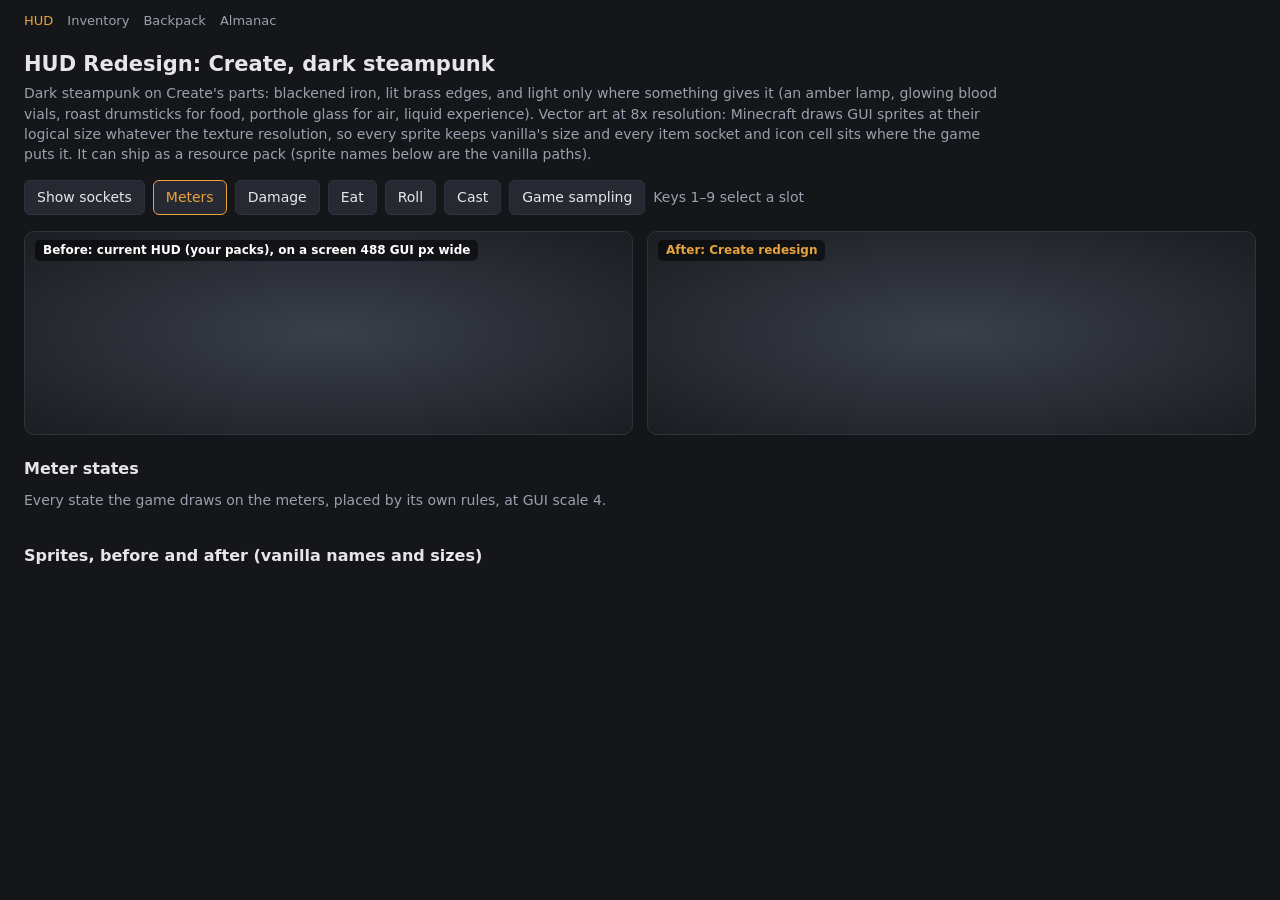
==== commit 80f22b12: "Tank gauge ticks on both sides (no alpha cut on blended overlays); remove the enchanting redesign" ====
--- a/site/redesign/index.html
+++ b/site/redesign/index.html
@@ -7,7 +7,7 @@
 <link rel="stylesheet" href="page.css">
 </head>
 <body>
-<nav><a href="./" aria-current="page">HUD</a><a href="inventory.html">Inventory</a><a href="backpack.html">Backpack</a><a href="enchanting.html">Enchanting</a><a href="../">Almanac</a></nav>
+<nav><a href="./" aria-current="page">HUD</a><a href="inventory.html">Inventory</a><a href="backpack.html">Backpack</a><a href="../">Almanac</a></nav>
 <header>
   <h1>HUD Redesign: Create, dark steampunk</h1>
   <p>Dark steampunk on Create's parts: blackened iron, lit brass edges, and light only where something gives
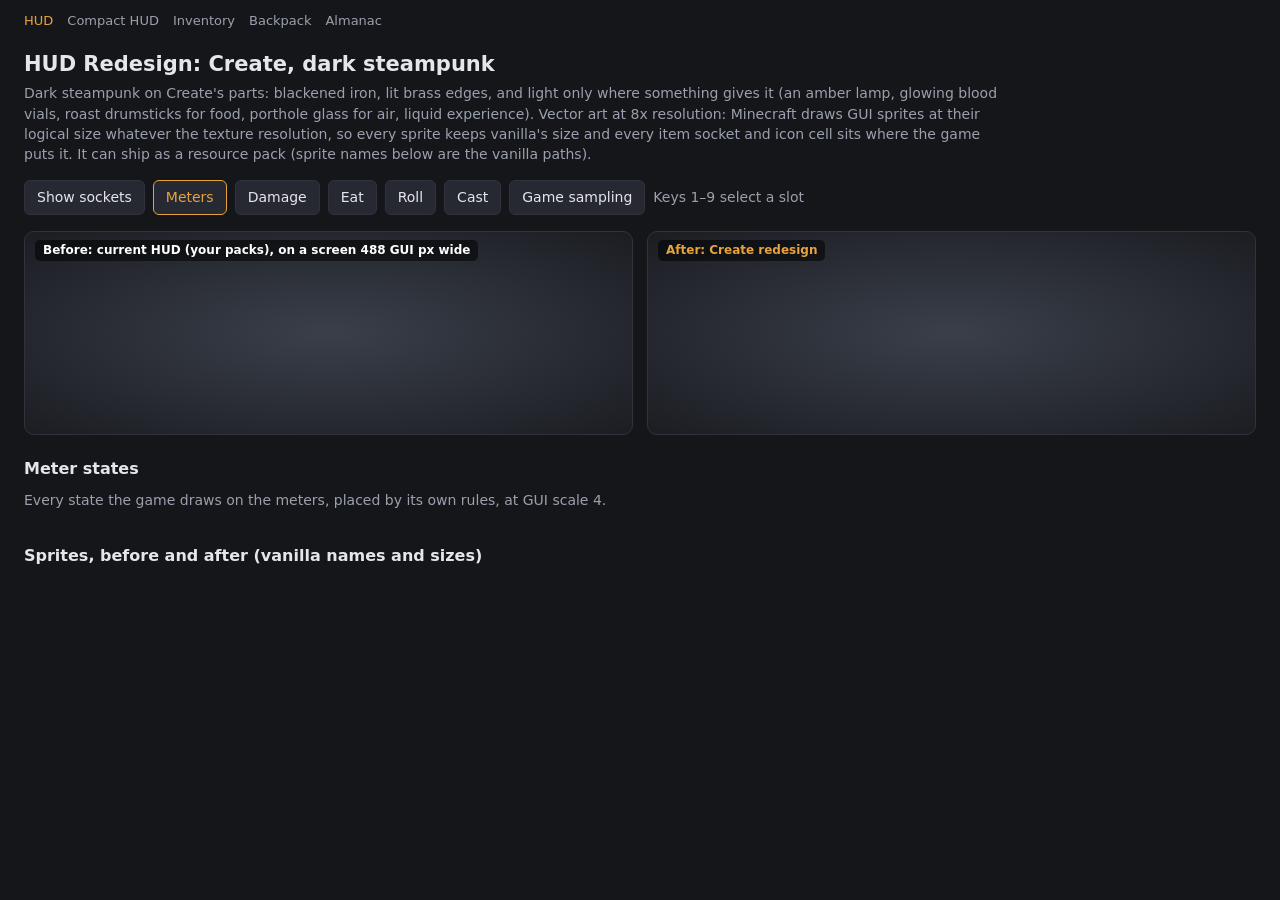
==== commit d13163ac: "Compact HUD concept page (preview only)" ====
--- a/site/redesign/index.html
+++ b/site/redesign/index.html
@@ -7,7 +7,7 @@
 <link rel="stylesheet" href="page.css">
 </head>
 <body>
-<nav><a href="./" aria-current="page">HUD</a><a href="inventory.html">Inventory</a><a href="backpack.html">Backpack</a><a href="../">Almanac</a></nav>
+<nav><a href="./" aria-current="page">HUD</a><a href="hud-compact.html">Compact HUD</a><a href="inventory.html">Inventory</a><a href="backpack.html">Backpack</a><a href="../">Almanac</a></nav>
 <header>
   <h1>HUD Redesign: Create, dark steampunk</h1>
   <p>Dark steampunk on Create's parts: blackened iron, lit brass edges, and light only where something gives
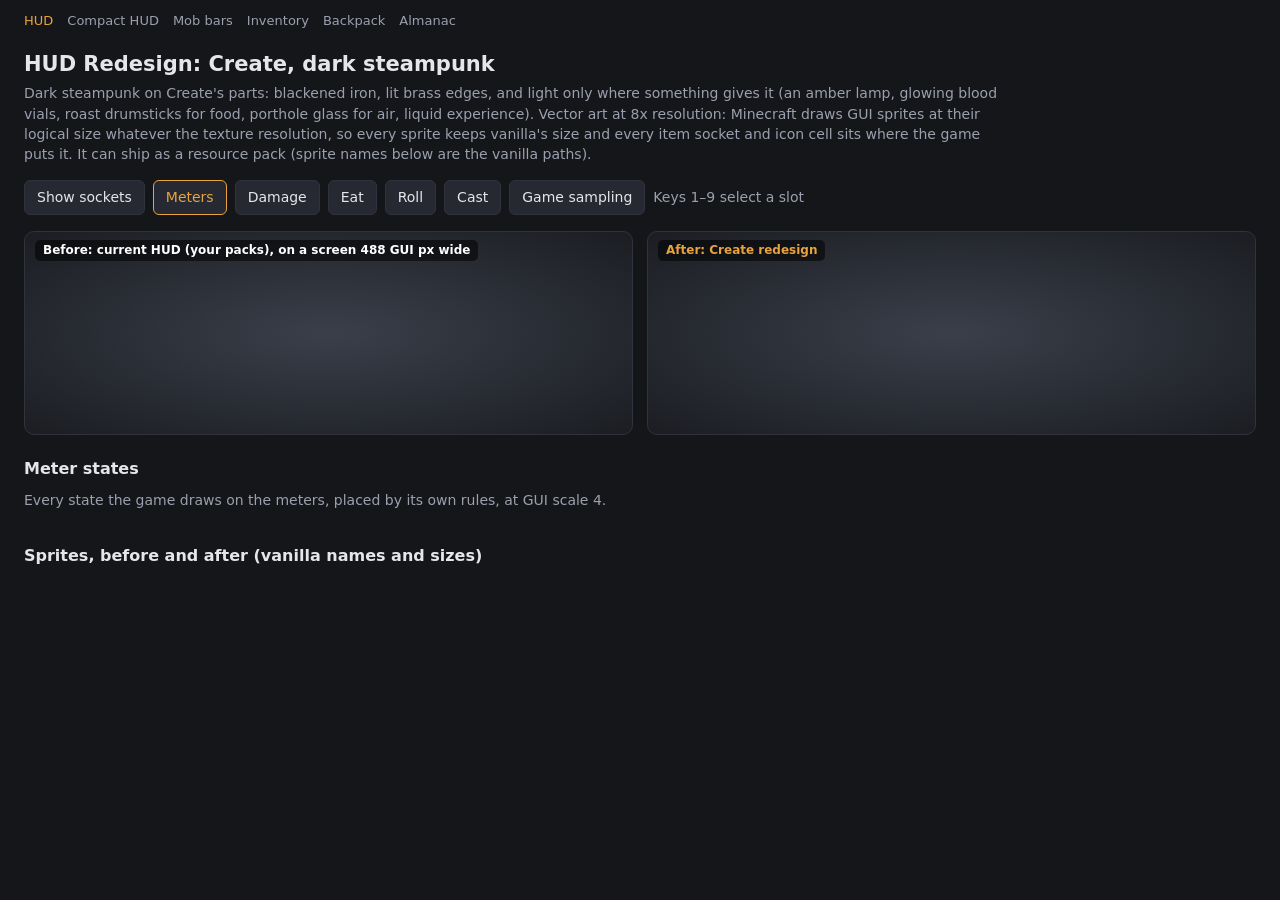
==== commit c0598792: "redesign: mob health bars preview (night scene, kinds with colours and default config); extractor ta" ====
--- a/site/redesign/index.html
+++ b/site/redesign/index.html
@@ -7,7 +7,7 @@
 <link rel="stylesheet" href="page.css">
 </head>
 <body>
-<nav><a href="./" aria-current="page">HUD</a><a href="hud-compact.html">Compact HUD</a><a href="inventory.html">Inventory</a><a href="backpack.html">Backpack</a><a href="../">Almanac</a></nav>
+<nav><a href="./" aria-current="page">HUD</a><a href="hud-compact.html">Compact HUD</a><a href="mob-bars.html">Mob bars</a><a href="inventory.html">Inventory</a><a href="backpack.html">Backpack</a><a href="../">Almanac</a></nav>
 <header>
   <h1>HUD Redesign: Create, dark steampunk</h1>
   <p>Dark steampunk on Create's parts: blackened iron, lit brass edges, and light only where something gives
--- a/site/redesign/page.css
+++ b/site/redesign/page.css
@@ -30,6 +30,21 @@
 .sprite a { color: var(--accent); }
 .scene.screen { background: radial-gradient(#3a3f4a, #1b1d22); }
 .scene.screen canvas { margin: 34px auto 18px; }
+/* A dark galaxy behind a preview: deep space, violet and teal nebulae, a faint rose glow low, scattered stars. */
+.scene.galaxy {
+  background:
+    radial-gradient(1px 1px at 8% 22%, #fff 60%, transparent 100%), radial-gradient(1px 1px at 17% 71%, #cfe0ff 60%, transparent 100%),
+    radial-gradient(1.5px 1.5px at 29% 38%, #fff 60%, transparent 100%), radial-gradient(1px 1px at 41% 12%, #ffe9d0 60%, transparent 100%),
+    radial-gradient(1px 1px at 52% 64%, #fff 60%, transparent 100%), radial-gradient(1.5px 1.5px at 63% 27%, #d8e8ff 60%, transparent 100%),
+    radial-gradient(1px 1px at 72% 82%, #fff 60%, transparent 100%), radial-gradient(1px 1px at 84% 18%, #fff 60%, transparent 100%),
+    radial-gradient(1.5px 1.5px at 91% 55%, #ffe0f0 60%, transparent 100%), radial-gradient(1px 1px at 4% 88%, #fff 60%, transparent 100%),
+    radial-gradient(1px 1px at 36% 90%, #cfe0ff 60%, transparent 100%), radial-gradient(1px 1px at 58% 6%, #fff 60%, transparent 100%),
+    radial-gradient(ellipse 45% 70% at 24% 35%, rgba(110, 50, 170, 0.38), transparent 70%),
+    radial-gradient(ellipse 40% 60% at 74% 45%, rgba(30, 110, 150, 0.30), transparent 70%),
+    radial-gradient(ellipse 60% 45% at 52% 105%, rgba(160, 50, 100, 0.22), transparent 70%),
+    radial-gradient(ellipse 30% 25% at 62% 20%, rgba(200, 160, 255, 0.10), transparent 70%),
+    linear-gradient(160deg, #07060f, #0b0a1a 45%, #050710);
+}
 nav { display: flex; gap: 14px; padding: 12px 24px 0; font-size: 13px; }
 nav a { color: var(--muted); text-decoration: none; }
 nav a[aria-current="page"] { color: var(--accent); }
